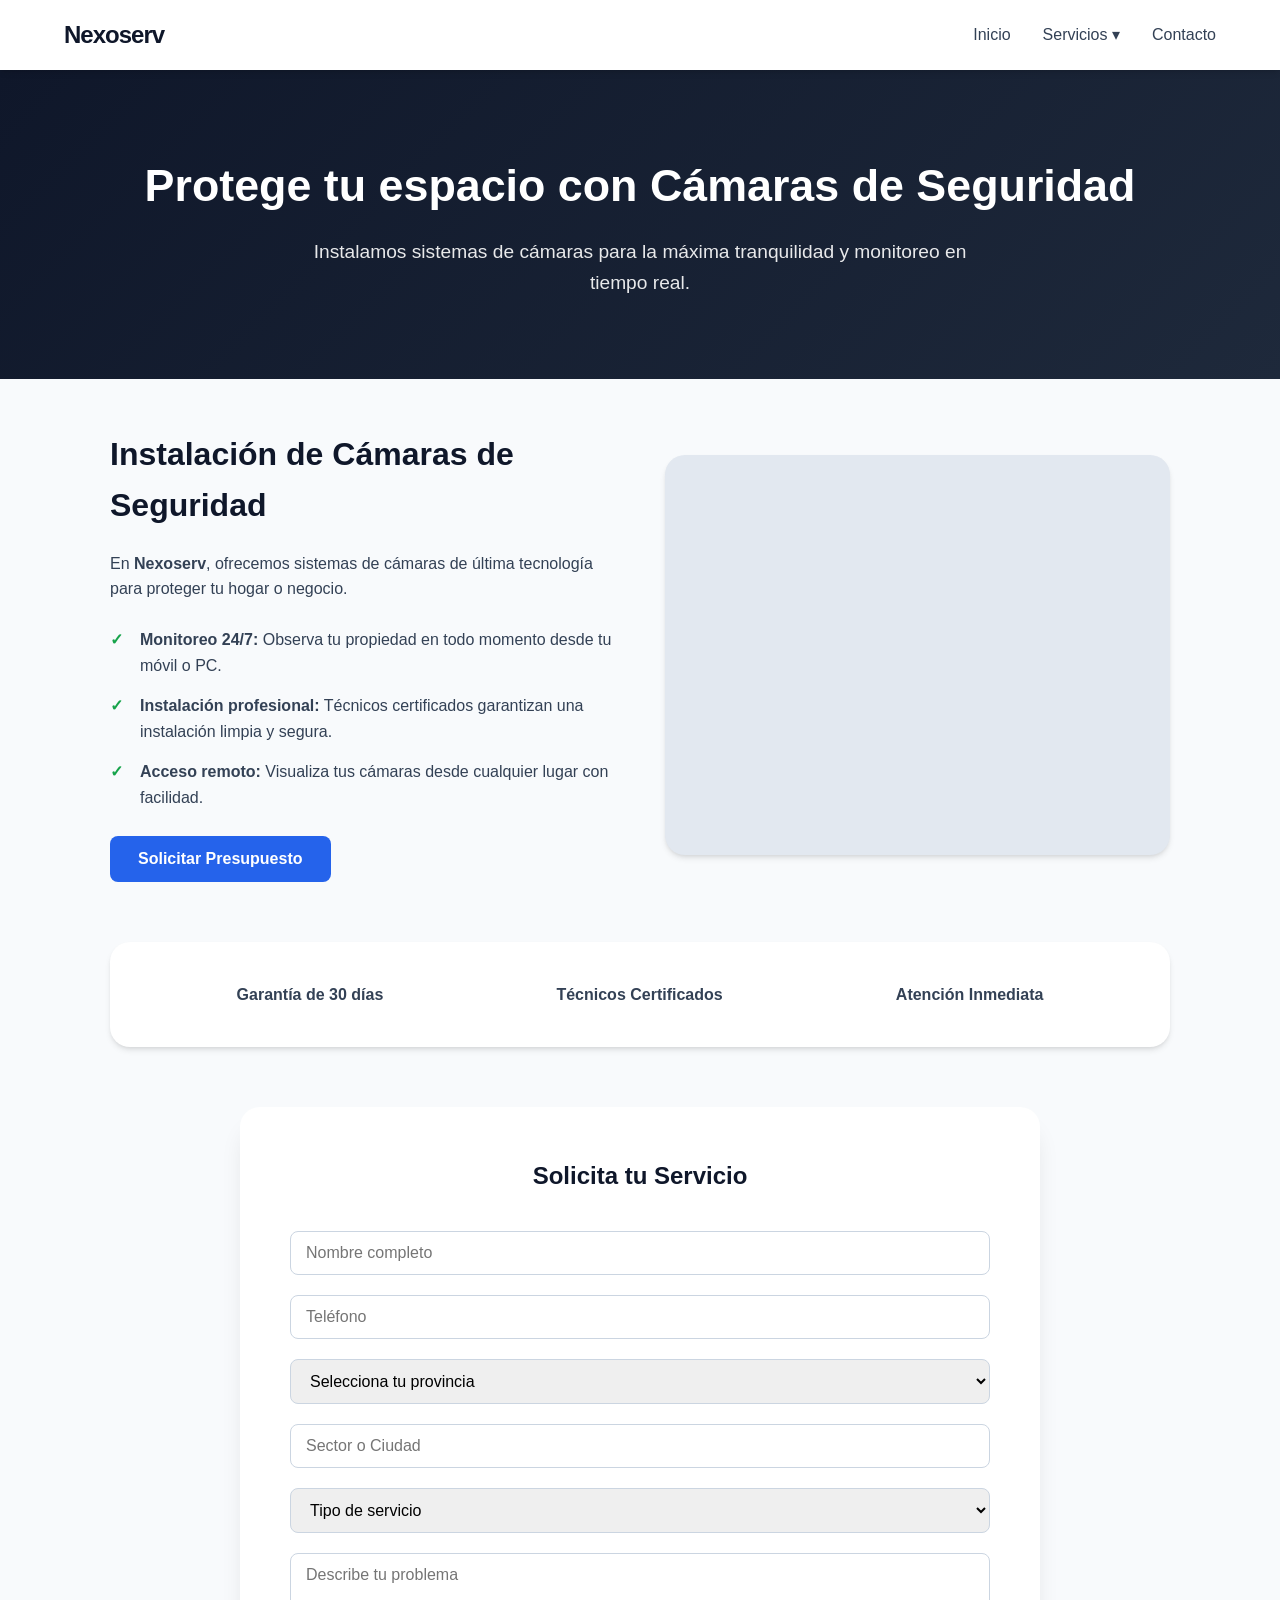
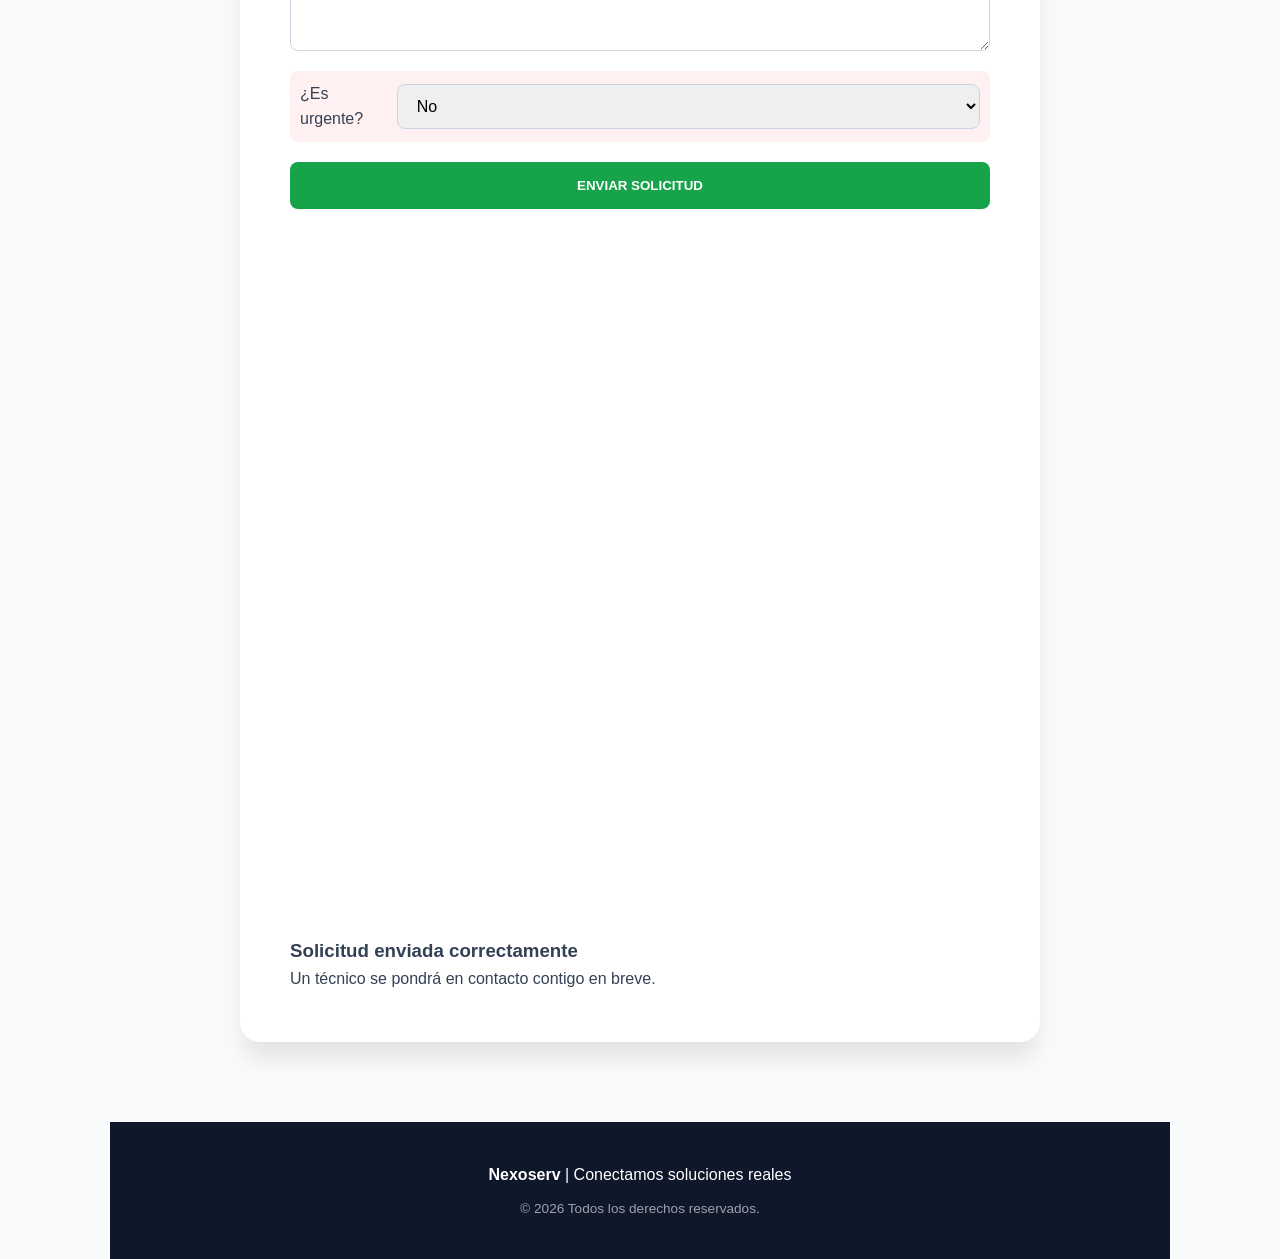
==== camarasdeseguridad.html @ 5666dc04 "Add files via upload" ====
<!DOCTYPE html>
<html lang="es">
<head>
    <meta charset="UTF-8">
    <meta name="viewport" content="width=device-width, initial-scale=1.0">
    <title>Cámaras de Seguridad | Nexoserv</title>
    <meta name="description" content="Instalación profesional de cámaras de seguridad para proteger tu hogar o negocio.">
    <link rel="stylesheet" href="estilos-servicios.css">
</head>
<body>

    <nav class="navbar">
        <div class="logo">Nexoserv</div>
        <ul class="nav-links">
            <li><a href="index.html">Inicio</a></li>
            <li class="dropdown">
                <a href="javascript:void(0)" class="dropbtn">Servicios ▾</a>
                <div class="dropdown-content">
                    <a href="climatizacion.html">Climatización</a>
                    <a href="electricidad.html">Electricidad</a>
                    <a href="plomeria.html">Plomería</a>
                    <a href="linea-blanca.html">Electrodomésticos</a>
                </div>
            </li>
            <li><a href="index.html#contacto">Contacto</a></li>
        </ul>
    </nav>

    <header class="service-page-header">
        <div class="container">
            <h1>Protege tu espacio con Cámaras de Seguridad</h1>
            <p>Instalamos sistemas de cámaras para la máxima tranquilidad y monitoreo en tiempo real.</p>
        </div>
    </header>

    <main class="container">
        <section class="details">
            <div class="detail-grid">
                <div class="detail-text">
                    <h2>Instalación de Cámaras de Seguridad</h2>
                    <p>En <strong>Nexoserv</strong>, ofrecemos sistemas de cámaras de última tecnología para proteger tu hogar o negocio.</p>
                    <ul class="service-list">
                        <li><strong>Monitoreo 24/7:</strong> Observa tu propiedad en todo momento desde tu móvil o PC.</li>
                        <li><strong>Instalación profesional:</strong> Técnicos certificados garantizan una instalación limpia y segura.</li>
                        <li><strong>Acceso remoto:</strong> Visualiza tus cámaras desde cualquier lugar con facilidad.</li>
                    </ul>
                    <button class="btn-primary" id="open-btn">Solicitar Presupuesto</button>
                </div>
                <div class="detail-image">
                    <div class="image-placeholder"></div>
                </div>
            </div>
               </section>

        <section class="trust-icons">
            <div class="trust-item">
                <lord-icon src="https://cdn.lordicon.com/hbwzqzth.json" trigger="loop" colors="primary:#16a34a" style="width:50px;height:50px"></lord-icon>
                <p>Garantía de 30 días</p>
            </div>
            <div class="trust-item">
                <lord-icon src="https://cdn.lordicon.com/qhgampre.json" trigger="loop" colors="primary:#16a34a" style="width:50px;height:50px"></lord-icon>
                <p>Técnicos Certificados</p>
            </div>
            <div class="trust-item">
                <lord-icon src="https://cdn.lordicon.com/kbtmbybe.json" trigger="loop" colors="primary:#16a34a" style="width:50px;height:50px"></lord-icon>
                <p>Atención Inmediata</p>
            </div>
        </section>

        <!-- ================= FORMULARIO ================= -->
        <section class="section formulario" id="formulario">
            <h2>Solicita tu Servicio</h2>

            <form name="solicitud-servicio" method="POST" data-netlify="true">
                <!-- Campo oculto necesario para Netlify -->
                <input type="hidden" name="form-name" value="solicitud-servicio">

                <input type="text" name="nombre" placeholder="Nombre completo" required>

                <input type="tel" name="telefono" placeholder="Teléfono" required>

                <!-- Selección de provincia -->
                <select name="provincia" required>
                    <option value="">Selecciona tu provincia</option>
                    <option>Santo Domingo</option>
                    <option>Santiago</option>
                    <option>La Altagracia (Punta Cana)</option>
                    <option>San Cristóbal</option>
                    <option>La Romana</option>
                    <option>Puerto Plata</option>
                    <option>San Pedro de Macorís</option>
                    <option>La Vega</option>
                    <option>Duarte (San Francisco de Macorís)</option>
                </select>

                <input type="text" name="ciudad" placeholder="Sector o Ciudad" required>

                <select name="tipo-servicio" required>
                    <option value="">Tipo de servicio</option>
                    <option>Instalación</option>
                    <option>Reparación</option>
                    <option>Mantenimiento</option>
                </select>

                <textarea name="descripcion" rows="4" placeholder="Describe tu problema" required></textarea>

                <div class="urgente">
                                        <label>¿Es urgente?</label>
                    <select name="urgente" required>
                        <option>No</option>
                        <option>Sí</option>
                    </select>
                </div>

                <button type="submit" class="btn-enviar">
                    Enviar Solicitud
                </button>

                <div class="mensaje-exito" id="mensajeExito">
                    <div class="check-wrapper">
                        <svg viewBox="0 0 52 52" class="check-svg">
                            <circle cx="26" cy="26" r="25" fill="none"/>
                            <path fill="none" d="M14 27 l7 7 l16 -16"/>
                        </svg>
                    </div>
                    <h3>Solicitud enviada correctamente</h3>
                    <p>Un técnico se pondrá en contacto contigo en breve.</p>
                </div>
            </form>
        </section>

        <footer class="footer">
            <p><strong>Nexoserv</strong> | Conectamos soluciones reales</p>
            <p class="footer-copy">© 2026 Todos los derechos reservados.</p>
        </footer>

        <script src="https://cdn.lordicon.com/lordicon.js"></script>
        <script src="script.js"></script>
    </body>
</html>
---- estilos-servicios.css ----
/* =========================================
   CONFIGURACIÓN GENERAL
   ========================================= */
:root {
    --primary-color: #0f172a; /* Azul Marino Profundo */
    --secondary-color: #2563eb; /* Azul Eléctrico */
    --accent-color: #16a34a; /* Verde Éxito */
    --bg-light: #f8fafc;
    --text-main: #334155;
    --text-light: #64748b;
    --white: #ffffff;
    --shadow: 0 4px 6px -1px rgb(0 0 0 / 0.1), 0 2px 4px -2px rgb(0 0 0 / 0.1);
    --transition: all 0.3s ease;
}

* {
    margin: 0;
    padding: 0;
    box-sizing: border-box;
    font-family: 'Segoe UI', Roboto, Helvetica, Arial, sans-serif;
}

body {
    background-color: var(--bg-light);
    color: var(--text-main);
    line-height: 1.6;
}

.container {
    max-width: 1100px;
    margin: 0 auto;
    padding: 0 20px;
}

/* =========================================
   NAVBAR
   ========================================= */
.navbar {
    background: var(--white);
    display: flex;
    justify-content: space-between;
    align-items: center;
    padding: 1rem 5%;
    position: sticky;
    top: 0;
    z-index: 1000;
    box-shadow: var(--shadow);
}

.logo {
    font-size: 1.5rem;
    font-weight: 800;
    color: var(--primary-color);
    letter-spacing: -1px;
}

.nav-links {
    display: flex;
    list-style: none;
    gap: 2rem;
}

.nav-links a {
    text-decoration: none;
    color: var(--text-main);
    font-weight: 500;
    transition: var(--transition);
}

.nav-links a:hover {
    color: var(--secondary-color);
}

/* Dropdown */
.dropdown {
    position: relative;
}

.dropdown-content {
    display: none;
    position: absolute;
    background-color: var(--white);
    min-width: 200px;
    box-shadow: var(--shadow);
    border-radius: 8px;
    margin-top: 10px;
    overflow: hidden;
}

.dropdown-content a {
    color: var(--text-main);
    padding: 12px 16px;
    display: block;
    font-size: 0.9rem;
}

.dropdown-content a:hover {
    background-color: #f1f5f9;
}

.dropdown:hover .dropdown-content {
    display: block;
}

/* =========================================
   HEADER DE SERVICIO
   ========================================= */
.service-page-header {
    background: linear-gradient(135deg, var(--primary-color) 0%, #1e293b 100%);
    color: var(--white);
    padding: 80px 0;
    text-align: center;
    margin-bottom: 50px;
}

.service-page-header h1 {
    font-size: 2.8rem;
    margin-bottom: 15px;
}

.service-page-header p {
    font-size: 1.2rem;
    opacity: 0.9;
    max-width: 700px;
    margin: 0 auto;
}

/* =========================================
   DETALLES DEL SERVICIO (GRID)
   ========================================= */
.detail-grid {
    display: grid;
    grid-template-columns: 1fr 1fr;
    gap: 50px;
    align-items: center;
    margin-bottom: 60px;
}

.detail-text h2 {
    font-size: 2rem;
    color: var(--primary-color);
    margin-bottom: 20px;
}

.service-list {
    list-style: none;
    margin: 25px 0;
}

.service-list li {
    margin-bottom: 15px;
    padding-left: 30px;
    position: relative;
}

.service-list li::before {
    content: "✓";
    position: absolute;
    left: 0;
    color: var(--accent-color);
    font-weight: bold;
}

.image-placeholder {
    width: 100%;
    height: 400px;
    background: #e2e8f0 url('https://images.unsplash.com/photo-1581094288338-2314dddb7edd?auto=format&fit=crop&q=80&w=800') center/cover;
    border-radius: 20px;
    box-shadow: var(--shadow);
}

/* =========================================
   BOTONES
   ========================================= */
.btn-primary {
    background: var(--secondary-color);
    color: white;
    padding: 14px 28px;
    border: none;
    border-radius: 8px;
    font-size: 1rem;
    font-weight: 600;
    cursor: pointer;
    transition: var(--transition);
}

.btn-primary:hover {
    background: #1d4ed8;
    transform: translateY(-2px);
    box-shadow: 0 10px 15px -3px rgba(37, 99, 235, 0.3);
}

/* =========================================
   ICONOS DE CONFIANZA
   ========================================= */
.trust-icons {
    display: flex;
    justify-content: space-around;
    background: var(--white);
    padding: 40px;
    border-radius: 20px;
    margin-bottom: 60px;
    box-shadow: var(--shadow);
}

.trust-item {
    text-align: center;
    font-weight: 600;
}

/* =========================================
   FORMULARIO PROFESIONAL
   ========================================= */
.formulario {
    background: var(--white);
    padding: 50px;
    border-radius: 20px;
    max-width: 800px;
    margin: 0 auto 80px;
    box-shadow: 0 20px 25px -5px rgb(0 0 0 / 0.1);
}

.formulario h2 {
    text-align: center;
    margin-bottom: 35px;
    color: var(--primary-color);
}

form {
    display: grid;
    gap: 20px;
}

input, select, textarea {
    width: 100%;
    padding: 12px 15px;
    border: 1px solid #cbd5e1;
    border-radius: 8px;
    font-size: 1rem;
    outline: none;
    transition: border-color 0.3s;
}

input:focus, select:focus, textarea:focus {
    border-color: var(--secondary-color);
    ring: 2px solid #bfdbfe;
}

.urgente {
    display: flex;
    align-items: center;
    gap: 15px;
    background: #fff1f2;
    padding: 10px;
    border-radius: 8px;
}

.btn-enviar {
    background: var(--accent-color);
    color: white;
    padding: 16px;
    border: none;
    border-radius: 8px;
    font-weight: 700;
    text-transform: uppercase;
    cursor: pointer;
    transition: var(--transition);
}

.btn-enviar:hover {
    background: #15803d;
}

/* =========================================
   FOOTER
   ========================================= */
.footer {
    background: var(--primary-color);
    color: var(--white);
    text-align: center;
    padding: 40px 20px;
}

.footer-copy {
    margin-top: 10px;
    font-size: 0.85rem;
    opacity: 0.6;
}

/* =========================================
   RESPONSIVE (MÓVIL)
   ========================================= */
@media (max-width: 768px) {
    .detail-grid {
        grid-template-columns: 1fr;
    }
    
    .nav-links {
        display: none; /* Idealmente aquí pondrías un menú hamburguesa */
    }
    
    .service-page-header h1 {
        font-size: 2rem;
    }
    
    .trust-icons {
        flex-direction: column;
        gap: 30px;
    }
}
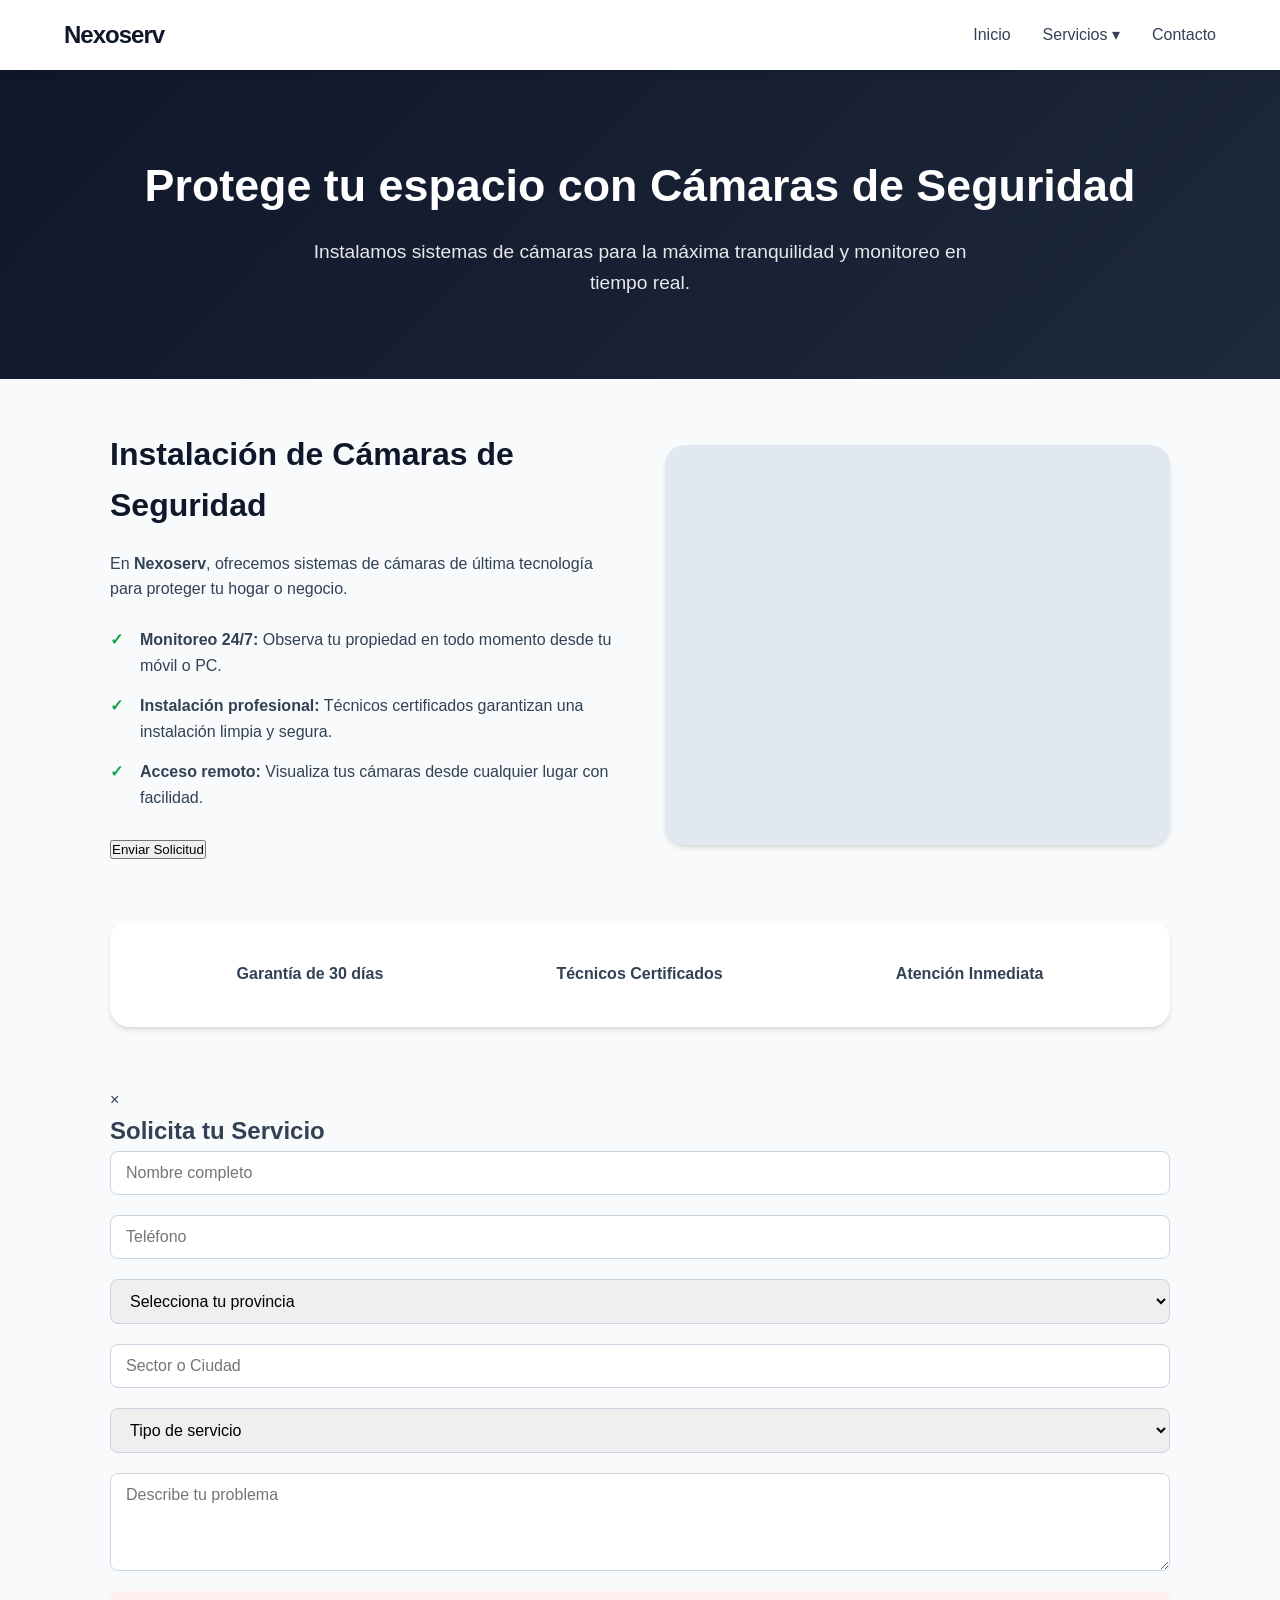
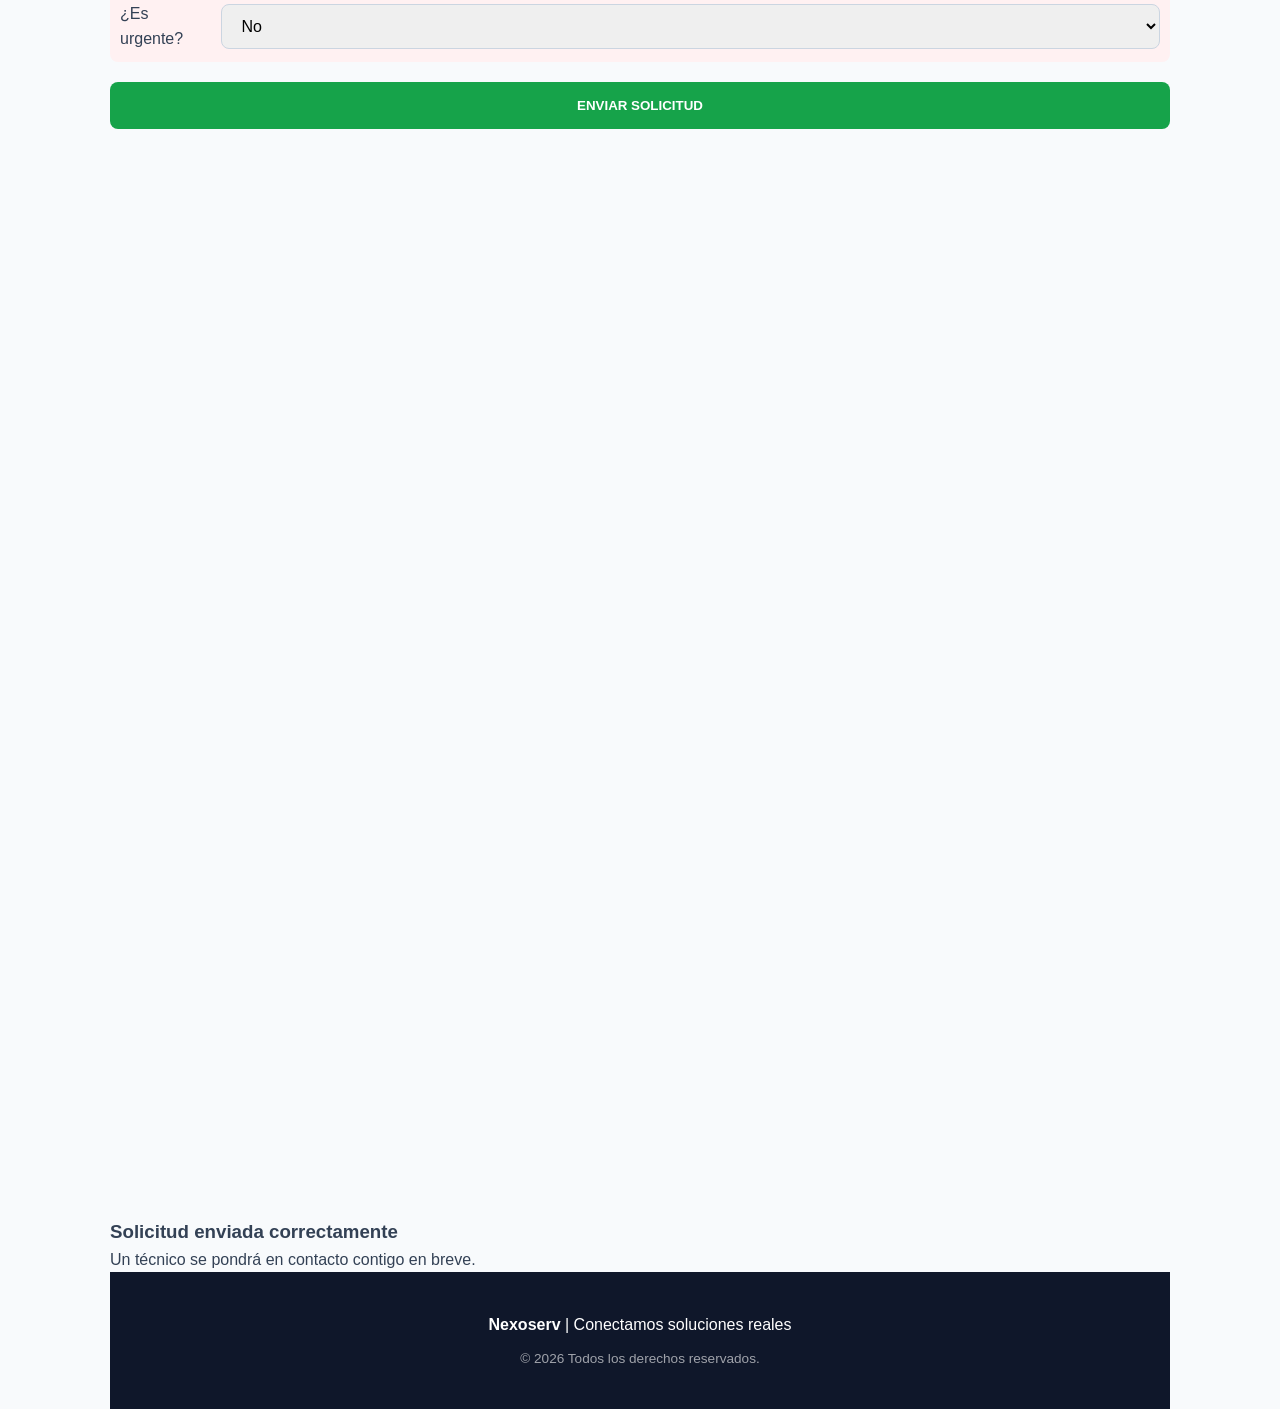
==== commit de39ec4f: "Enhance camarasdeseguridad.html with footer and modal Added footer styles and updated modal form for" ====
--- a/camarasdeseguridad.html
+++ b/camarasdeseguridad.html
@@ -6,6 +6,7 @@
     <title>Cámaras de Seguridad | Nexoserv</title>
     <meta name="description" content="Instalación profesional de cámaras de seguridad para proteger tu hogar o negocio.">
     <link rel="stylesheet" href="estilos-servicios.css">
+    <link rel="stylesheet" href="footer.css">
 </head>
 <body>
 
@@ -19,7 +20,7 @@
                     <a href="climatizacion.html">Climatización</a>
                     <a href="electricidad.html">Electricidad</a>
                     <a href="plomeria.html">Plomería</a>
-                    <a href="linea-blanca.html">Electrodomésticos</a>
+                    <a href="electrodomesticos.html">Electrodomésticos</a>
                 </div>
             </li>
             <li><a href="index.html#contacto">Contacto</a></li>
@@ -44,7 +45,7 @@
                         <li><strong>Instalación profesional:</strong> Técnicos certificados garantizan una instalación limpia y segura.</li>
                         <li><strong>Acceso remoto:</strong> Visualiza tus cámaras desde cualquier lugar con facilidad.</li>
                     </ul>
-                    <button class="btn-primary" id="open-btn">Solicitar Presupuesto</button>
+                    <button class="abrir-formulario">Enviar Solicitud</button>
                 </div>
                 <div class="detail-image">
                     <div class="image-placeholder"></div>
@@ -67,74 +68,81 @@
             </div>
         </section>
 
-        <!-- ================= FORMULARIO ================= -->
-        <section class="section formulario" id="formulario">
-            <h2>Solicita tu Servicio</h2>
+        <!-- ================= MODAL FORMULARIO ================= -->
+<div id="modalFormulario" class="modal">
+    <div class="modal-contenido">
 
-            <form name="solicitud-servicio" method="POST" data-netlify="true">
-                <!-- Campo oculto necesario para Netlify -->
-                <input type="hidden" name="form-name" value="solicitud-servicio">
+        <span class="cerrar-modal">&times;</span>
 
-                <input type="text" name="nombre" placeholder="Nombre completo" required>
+        <h2>Solicita tu Servicio</h2>
 
-                <input type="tel" name="telefono" placeholder="Teléfono" required>
+        <form id="formularioSolicitud">
+            <input type="hidden" name="form-name" value="solicitud-servicio">
 
-                <!-- Selección de provincia -->
-                <select name="provincia" required>
-                    <option value="">Selecciona tu provincia</option>
-                    <option>Santo Domingo</option>
-                    <option>Santiago</option>
-                    <option>La Altagracia (Punta Cana)</option>
-                    <option>San Cristóbal</option>
-                    <option>La Romana</option>
-                    <option>Puerto Plata</option>
-                    <option>San Pedro de Macorís</option>
-                    <option>La Vega</option>
-                    <option>Duarte (San Francisco de Macorís)</option>
+            <input type="text" name="nombre" placeholder="Nombre completo" required>
+            <input type="tel" name="telefono" placeholder="Teléfono" required>
+
+            <select name="provincia" required>
+                <option value="">Selecciona tu provincia</option>
+                <option>Santo Domingo</option>
+                <option>Santiago</option>
+                <option>La Altagracia (Punta Cana)</option>
+                <option>San Cristóbal</option>
+                <option>La Romana</option>
+                <option>Puerto Plata</option>
+                <option>San Pedro de Macorís</option>
+                <option>La Vega</option>
+                <option>Duarte (San Francisco de Macorís)</option>
+            </select>
+
+            <input type="text" name="ciudad" placeholder="Sector o Ciudad" required>
+
+            <select name="tipo-servicio" required>
+                <option value="">Tipo de servicio</option>
+                <option>Instalación</option>
+                <option>Reparación</option>
+                <option>Mantenimiento</option>
+            </select>
+
+            <textarea name="descripcion" rows="4" placeholder="Describe tu problema"></textarea>
+
+            <div class="urgente">
+                <label>¿Es urgente?</label>
+                <select name="urgente">
+                    <option>No</option>
+                    <option>Sí</option>
                 </select>
+            </div>
 
-                <input type="text" name="ciudad" placeholder="Sector o Ciudad" required>
+            <button type="submit" class="btn-enviar">Enviar Solicitud</button>
 
-                <select name="tipo-servicio" required>
-                    <option value="">Tipo de servicio</option>
-                    <option>Instalación</option>
-                    <option>Reparación</option>
-                    <option>Mantenimiento</option>
-                </select>
+            <!-- MENSAJE DE ÉXITO -->
+            <div class="mensaje-exito" id="mensajeExito">
+                <div class="check-wrapper">
+                    <svg viewBox="0 0 52 52" class="check-svg">
+                        <circle cx="26" cy="26" r="25" fill="none"/>
+                        <path fill="none" d="M14 27 l7 7 l16 -16"/>
+                    </svg>
+                </div>
+                <h3>Solicitud enviada correctamente</h3>
+                <p>Un técnico se pondrá en contacto contigo en breve.</p>
+            </div>
 
-                <textarea name="descripcion" rows="4" placeholder="Describe tu problema" required></textarea>
+        </form>
 
-                <div class="urgente">
-                                        <label>¿Es urgente?</label>
-                    <select name="urgente" required>
-                        <option>No</option>
-                        <option>Sí</option>
-                    </select>
-                </div>
+    </div>
+</div>
 
-                <button type="submit" class="btn-enviar">
-                    Enviar Solicitud
-                </button>
+ <!-- ================= FOOTER ================= -->
+    <footer class="footer">
+        <p><strong>Nexoserv</strong> | Conectamos soluciones reales</p>
+        <p class="footer-copy">© 2026 Todos los derechos reservados.</p>
+    </footer>
 
-                <div class="mensaje-exito" id="mensajeExito">
-                    <div class="check-wrapper">
-                        <svg viewBox="0 0 52 52" class="check-svg">
-                            <circle cx="26" cy="26" r="25" fill="none"/>
-                            <path fill="none" d="M14 27 l7 7 l16 -16"/>
-                        </svg>
-                    </div>
-                    <h3>Solicitud enviada correctamente</h3>
-                    <p>Un técnico se pondrá en contacto contigo en breve.</p>
-                </div>
-            </form>
-        </section>
+           <script src="https://cdn.lordicon.com/lordicon.js"></script>
+      <script src="//code.tidio.co/xysckbvhx3xlw9eiwsqm6vudtkcwblx0.js" async></script>
+    
+    <script src="script.js"></script>
+</body>
+</html>
 
-        <footer class="footer">
-            <p><strong>Nexoserv</strong> | Conectamos soluciones reales</p>
-            <p class="footer-copy">© 2026 Todos los derechos reservados.</p>
-        </footer>
-
-        <script src="https://cdn.lordicon.com/lordicon.js"></script>
-        <script src="script.js"></script>
-    </body>
-</html>
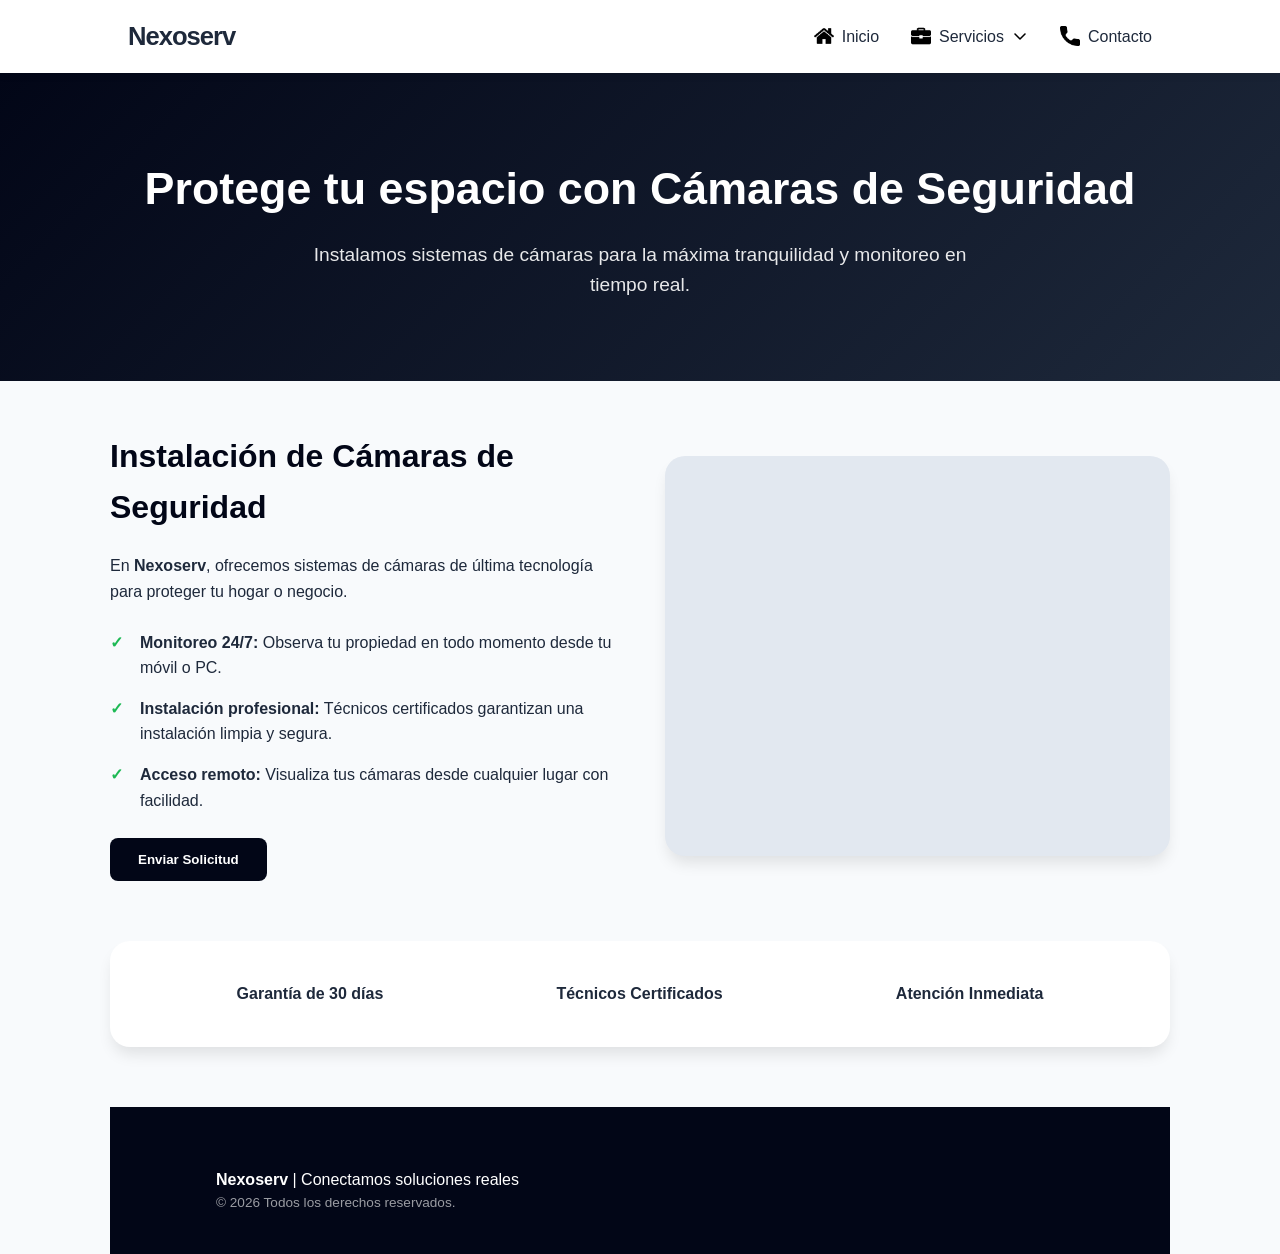
==== commit ea955807: "Add files via upload" ====
--- a/camarasdeseguridad.html
+++ b/camarasdeseguridad.html
@@ -10,22 +10,42 @@
 </head>
 <body>
 
-    <nav class="navbar">
-        <div class="logo">Nexoserv</div>
-        <ul class="nav-links">
-            <li><a href="index.html">Inicio</a></li>
-            <li class="dropdown">
-                <a href="javascript:void(0)" class="dropbtn">Servicios ▾</a>
-                <div class="dropdown-content">
-                    <a href="climatizacion.html">Climatización</a>
-                    <a href="electricidad.html">Electricidad</a>
-                    <a href="plomeria.html">Plomería</a>
-                    <a href="electrodomesticos.html">Electrodomésticos</a>
-                </div>
-            </li>
-            <li><a href="index.html#contacto">Contacto</a></li>
-        </ul>
-    </nav>
+    <!-- ================= NAVEGACIÓN ================= -->
+<nav class="navbar">
+    <div class="logo">Nexoserv</div>
+
+    <ul class="nav-links">
+        <li>
+            <a href="#inicio">
+                <img src="iconshome.png" alt="Inicio" class="nav-icon">
+                <span>Inicio</span>
+            </a>
+        </li>
+
+        <li class="dropdown">
+            <a href="javascript:void(0)" class="dropbtn">
+                <img src="iconsbriefcase.png" alt="Servicios" class="nav-icon">
+                <span>Servicios</span>
+                <img src="iconschevron-down.png" alt="Dropdown" class="nav-icon-small">
+            </a>
+            <div class="dropdown-content">
+                <a href="climatizacion.html">Climatización</a>
+                <a href="electricidad.html">Electricidad</a>
+                <a href="plomeria.html">Plomería</a>
+                <a href="electrodomesticos.html">Electrodomésticos</a>
+                <a href="camaras.html">Cámaras de Seguridad</a>
+            </div>
+        </li>
+
+        <li>
+            <a href="#contacto">
+                <img src="iconsphone.png" alt="Contacto" class="nav-icon">
+                <span>Contacto</span>
+            </a>
+        </li>
+    </ul>
+</nav>
+
 
     <header class="service-page-header">
         <div class="container">
@@ -134,10 +154,14 @@
 </div>
 
  <!-- ================= FOOTER ================= -->
-    <footer class="footer">
-        <p><strong>Nexoserv</strong> | Conectamos soluciones reales</p>
-        <p class="footer-copy">© 2026 Todos los derechos reservados.</p>
-    </footer>
+   <div class="container">
+    <!-- TODO el contenido -->
+</div>
+
+<footer class="footer">
+    <p><strong>Nexoserv</strong> | Conectamos soluciones reales</p>
+    <p class="footer-copy">© 2026 Todos los derechos reservados.</p>
+</footer>
 
            <script src="https://cdn.lordicon.com/lordicon.js"></script>
       <script src="//code.tidio.co/xysckbvhx3xlw9eiwsqm6vudtkcwblx0.js" async></script>
@@ -145,4 +169,3 @@
     <script src="script.js"></script>
 </body>
 </html>
-
--- a/estilos-servicios.css
+++ b/estilos-servicios.css
@@ -1,15 +1,16 @@
 /* =========================================
-   CONFIGURACIÓN GENERAL
-   ========================================= */
+   Variables Globales
+========================================= */
 :root {
-    --primary-color: #0f172a; /* Azul Marino Profundo */
-    --secondary-color: #2563eb; /* Azul Eléctrico */
-    --accent-color: #16a34a; /* Verde Éxito */
+    --primary-color: #0f172a;      /* Azul Oxford */
+    --secondary-color: #2563eb; /* Verde que definiste */
+    --accent-color: #2563eb;       /* Azul éxito (igual al otro CSS) */
+    --success: #2563eb;            /* Color check y botones */
     --bg-light: #f8fafc;
-    --text-main: #334155;
+    --text-main: #1e293b;
     --text-light: #64748b;
     --white: #ffffff;
-    --shadow: 0 4px 6px -1px rgb(0 0 0 / 0.1), 0 2px 4px -2px rgb(0 0 0 / 0.1);
+    --shadow: 0 10px 15px -3px rgba(0, 0, 0, 0.1);
     --transition: all 0.3s ease;
 }
 
@@ -36,21 +37,22 @@
    NAVBAR
    ========================================= */
 .navbar {
-    background: var(--white);
+    background: rgba(255, 255, 255, 0.95);
+    backdrop-filter: blur(10px);
     display: flex;
     justify-content: space-between;
     align-items: center;
-    padding: 1rem 5%;
+    padding: 1rem 10%;
     position: sticky;
     top: 0;
     z-index: 1000;
-    box-shadow: var(--shadow);
+    box-shadow: 0 2px 10px rgba(0,0,0,0.05);
 }
 
 .logo {
-    font-size: 1.5rem;
+    font-size: 1.6rem;
     font-weight: 800;
-    color: var(--primary-color);
+    color: var(--primary);
     letter-spacing: -1px;
 }
 
@@ -58,49 +60,41 @@
     display: flex;
     list-style: none;
     gap: 2rem;
+    align-items: center;
 }
 
 .nav-links a {
     text-decoration: none;
-    color: var(--text-main);
+    color: var(--text-dark);
     font-weight: 500;
     transition: var(--transition);
 }
 
 .nav-links a:hover {
-    color: var(--secondary-color);
-}
-
-/* Dropdown */
-.dropdown {
-    position: relative;
-}
-
+    color: var(--accent);
+}
+
+/* Dropdown Estilizado */
+.dropdown { position: relative; }
 .dropdown-content {
     display: none;
     position: absolute;
-    background-color: var(--white);
-    min-width: 200px;
+    top: 100%;
+    left: 0;
+    background: var(--white);
+    min-width: 220px;
     box-shadow: var(--shadow);
     border-radius: 8px;
-    margin-top: 10px;
-    overflow: hidden;
-}
-
+    padding: 10px 0;
+    border: 1px solid #e2e8f0;
+}
 .dropdown-content a {
-    color: var(--text-main);
-    padding: 12px 16px;
+    padding: 10px 20px;
     display: block;
-    font-size: 0.9rem;
-}
-
-.dropdown-content a:hover {
-    background-color: #f1f5f9;
-}
-
-.dropdown:hover .dropdown-content {
-    display: block;
-}
+    font-size: 0.95rem;
+}
+.dropdown-content a:hover { background: #f1f5f9; }
+.dropdown:hover .dropdown-content { display: block; }
 
 /* =========================================
    HEADER DE SERVICIO
@@ -172,22 +166,21 @@
 /* =========================================
    BOTONES
    ========================================= */
-.btn-primary {
-    background: var(--secondary-color);
-    color: white;
+.abrir-formulario {
+    background: var(--primary-color);
+    color: var(--white);
     padding: 14px 28px;
     border: none;
     border-radius: 8px;
-    font-size: 1rem;
     font-weight: 600;
     cursor: pointer;
     transition: var(--transition);
 }
 
-.btn-primary:hover {
-    background: #1d4ed8;
+.abrir-formulario:hover {
+    background: var(--accent-color); /* O cualquier otro color que quieras */
     transform: translateY(-2px);
-    box-shadow: 0 10px 15px -3px rgba(37, 99, 235, 0.3);
+    box-shadow: 0 4px 12px rgba(0,0,0,0.15);
 }
 
 /* =========================================
@@ -247,44 +240,36 @@
 }
 
 .urgente {
-    display: flex;
-    align-items: center;
-    gap: 15px;
-    background: #fff1f2;
-    padding: 10px;
-    border-radius: 8px;
+    display: inline-flex;
+    align-items: center;
+    gap: 6px;
+    background: #ffe4e6;
+    padding: 4px 8px;
+    border-radius: 20px; /* estilo cápsula */
+    font-size: 0.8rem;
+    width: fit-content;
+}
+
+.urgente select {
+    padding: 2px 6px;
+    font-size: 0.8rem;
 }
 
 .btn-enviar {
-    background: var(--accent-color);
-    color: white;
-    padding: 16px;
+   background: var(--primary-color);
+    color: var(--white);
+    padding: 14px 28px;
     border: none;
     border-radius: 8px;
-    font-weight: 700;
-    text-transform: uppercase;
+    font-weight: 600;
     cursor: pointer;
     transition: var(--transition);
 }
 
 .btn-enviar:hover {
-    background: #15803d;
-}
-
-/* =========================================
-   FOOTER
-   ========================================= */
-.footer {
-    background: var(--primary-color);
-    color: var(--white);
-    text-align: center;
-    padding: 40px 20px;
-}
-
-.footer-copy {
-    margin-top: 10px;
-    font-size: 0.85rem;
-    opacity: 0.6;
+    background: var(--accent-color); /* O cualquier otro color que quieras */
+    transform: translateY(-2px);
+    box-shadow: 0 4px 12px rgba(0,0,0,0.15);
 }
 
 /* =========================================
@@ -307,4 +292,76 @@
         flex-direction: column;
         gap: 30px;
     }
+}
+
+/* =========================================
+   FORMULARIO MODAL
+   ========================================= */
+.modal {
+    position: fixed;
+    inset: 0;
+    display: none;
+    justify-content: center;
+    align-items: center;
+    background: rgba(0,0,0,0.5);
+    backdrop-filter: blur(6px);
+    z-index: 9999;
+}
+
+.modal-contenido {
+    background: var(--white);
+    padding: 30px;
+    border-radius: 12px;
+    width: 90%;
+    max-width: 500px;
+    position: relative;
+    max-height: 90vh;
+    overflow-y: auto;
+}
+
+.cerrar-modal {
+    position: absolute;
+    top: 10px;
+    right: 15px;
+    font-size: 22px;
+    cursor: pointer;
+}
+
+.modal-contenido input,
+.modal-contenido select,
+.modal-contenido textarea {
+    width: 100%;
+    padding: 12px;
+    margin: 8px 0;
+    border-radius: 6px;
+    border: 1px solid #e2e8f0;
+    box-sizing: border-box;
+}
+
+/* MENSAJE DE ÉXITO */
+.mensaje-exito {
+    display: none;
+    text-align: center;
+    margin-top: 20px;
+    color: var(--success);
+}
+
+.check-wrapper { width: 50px; height: 50px; margin: 0 auto 10px auto; }
+.check-svg { stroke: var(--success); stroke-width: 4; stroke-dasharray: 100; stroke-dashoffset: 100; animation: draw 0.5s forwards; }
+@keyframes draw { to { stroke-dashoffset: 0; } }
+
+.nav-icon {
+    width: 20px;
+    height: 20px;
+}
+
+.nav-icon-small {
+    width: 16px;
+    height: 16px;
+}
+
+.nav-links a {
+    display: flex;
+    align-items: center;
+    gap: 8px;
 }
--- a/footer.css
+++ b/footer.css
@@ -0,0 +1,126 @@
+:root {
+    --primary-color: #020617; /* Color de fondo principal del footer */
+    --white: #ffffff;         /* Color del texto */
+    --accent-color: #1db954; /* Color para botones o enlaces */
+    --link-color: #a0aab0; /* Enlaces secundarios */
+}
+
+.footer {
+    background: var(--primary-color);  /* Fondo oscuro uniforme */
+    color: var(--white);               /* Texto blanco */
+    width: 100%;                        /* Ocupa todo el ancho */
+    padding: 60px 10% 40px;  /* Ajuste de padding */
+    box-sizing: border-box;             /* Incluye padding en el ancho total */
+    font-family: 'Arial', sans-serif;   /* Fuente estándar */
+}
+
+.footer-secciones {
+    display: flex;
+    flex-wrap: wrap; /* Permite que se ajusten en móvil */
+    justify-content: space-between; /* Distribución de columnas */
+    margin-bottom: 40px; /* Espacio antes del copy */
+}
+
+.footer-col {
+    flex: 1 1 200px; /* Cada columna con flexibilidad */
+    margin: 10px;
+}
+
+.footer-logo {
+    text-align: left;
+}
+
+.footer-logo img {
+    max-width: 150px;
+    margin-bottom: 20px;
+}
+
+.footer-col h3 {
+    margin-bott
+}
+.footer-col ul {
+    list-style: none;
+    padding: 0;
+}
+
+.footer-col ul li {
+    margin-bottom: 10px;
+    color: var(--link-color);
+}
+
+.footer-col ul li a {
+    color: var(--link-color);
+    text-decoration: none;
+    transition: color 0.3s;
+}
+
+.footer-col ul li a:hover {
+    color: var(--accent-color);
+}
+
+.footer-redes p {
+    margin-bottom: 15px;
+    margin-top: 10px;  /* Añade un espacio arriba */
+    font-weight: bold;
+    color: var(--white);
+}
+
+.footer-sociales {
+    display: flex;
+    justify-content: center;
+    gap: 15px;
+    margin-bottom: 20px;
+}
+
+.footer-sociales a img {
+    width: 24px;
+    transition: transform 0.3s;
+}
+
+.footer-sociales a img:hover {
+    transform: scale(1.2);
+}
+
+.footer-suscribirse {
+    display: inline-block;
+    margin-top: 15px;
+    padding: 10px 20px;
+    border: 2px solid var(--accent-color);
+    color: var(--accent-color);
+    border-radius: 25px;
+    text-decoration: none;
+    transition: background 0.3s, color 0.3s;
+}
+
+.footer-suscribirse:hover {
+    background: var(--accent-color);
+    color: var(--white);
+}
+
+.footer-legal ul {
+    list-style: none;
+    padding: 0;
+    margin-top: 20px;
+}
+
+.footer-legal ul li {
+    display: inline-block;
+    margin: 0 15px;
+}
+
+.footer-legal ul li a {
+    color: var(--link-color);
+    text-decoration: none;
+    font-size: 0.85rem;
+    transition: color 0.3s;
+}
+
+.footer-legal ul li a:hover {
+    color: var(--accent-color);
+}
+
+.footer-copy {
+    font-size: 0.85rem;
+    opacity: 0.6;
+}
+
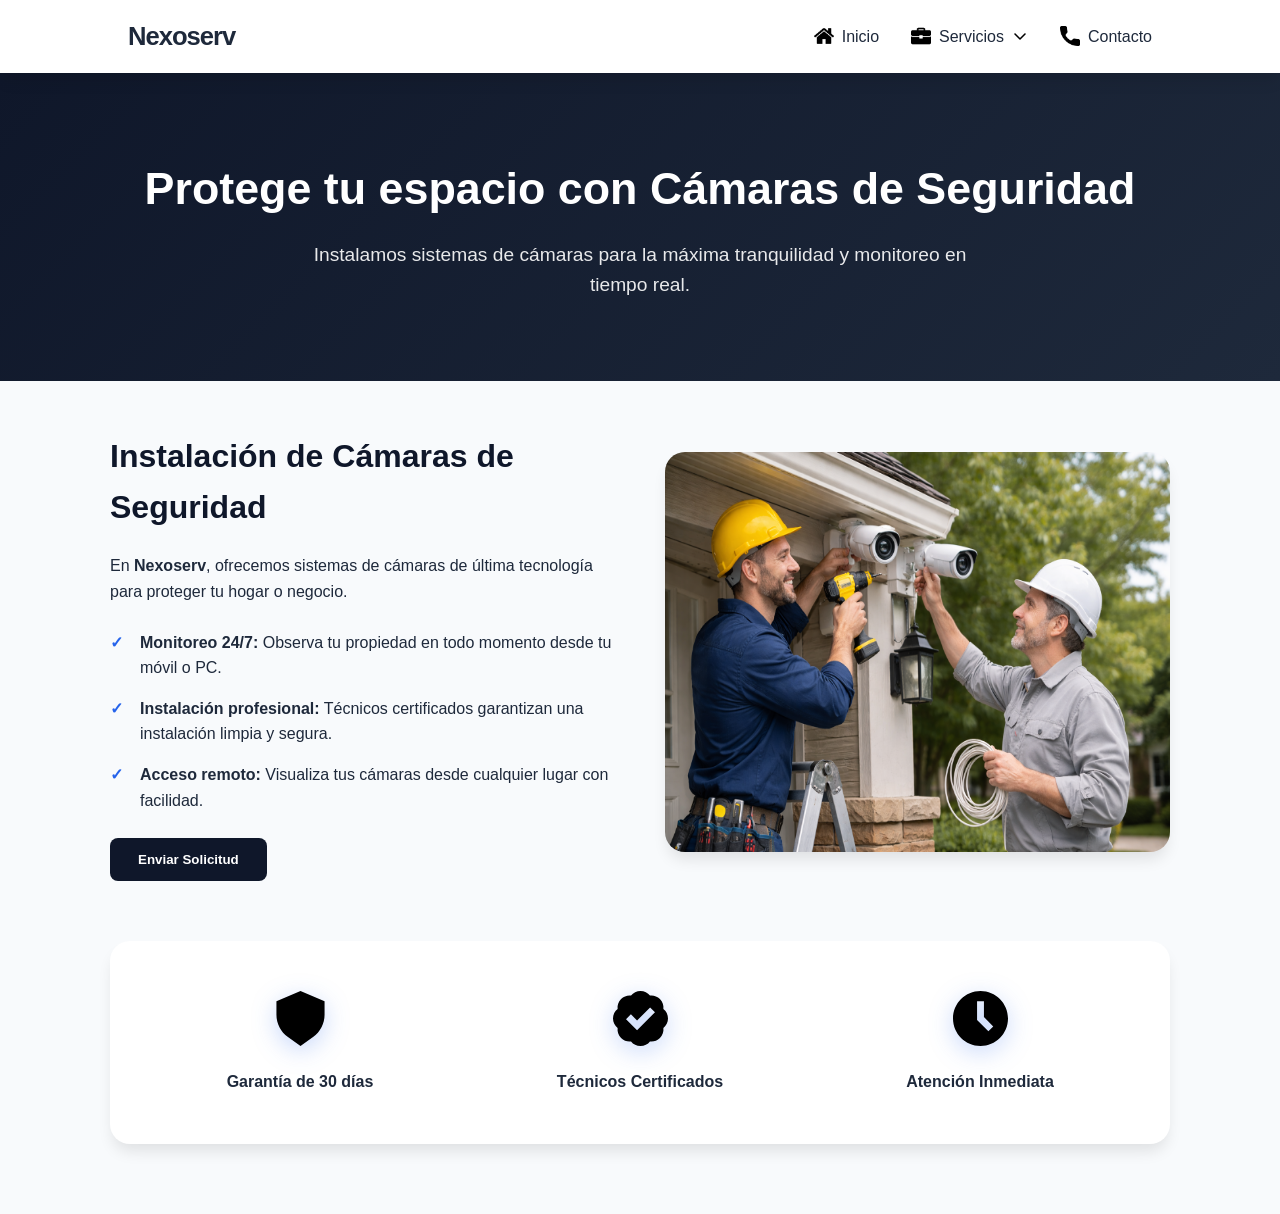
==== commit 238e59c0: "Add files via upload" ====
--- a/camarasdeseguridad.html
+++ b/camarasdeseguridad.html
@@ -15,12 +15,20 @@
     <div class="logo">Nexoserv</div>
 
     <ul class="nav-links">
-        <li>
-            <a href="#inicio">
-                <img src="iconshome.png" alt="Inicio" class="nav-icon">
-                <span>Inicio</span>
-            </a>
-        </li>
+    <li>
+    <a href="#" onclick="goHome(event)">
+        <img src="iconshome.png" alt="Inicio" class="nav-icon">
+        <span>Inicio</span>
+    </a>
+</li>
+
+<script>
+function goHome(event) {
+    event.preventDefault(); // Evita recargar la página
+    // Scroll suave al inicio
+    window.scrollTo({ top: 0, behavior: 'smooth' });
+}
+</script>
 
         <li class="dropdown">
             <a href="javascript:void(0)" class="dropbtn">
@@ -67,26 +75,30 @@
                     </ul>
                     <button class="abrir-formulario">Enviar Solicitud</button>
                 </div>
-                <div class="detail-image">
-                    <div class="image-placeholder"></div>
-                </div>
+               <div class="detail-image">
+                <img src="IMAGEN5.jpg" alt="Descripción de la imagen" class="image-placeholder">
+               </div>
             </div>
                </section>
 
-        <section class="trust-icons">
-            <div class="trust-item">
-                <lord-icon src="https://cdn.lordicon.com/hbwzqzth.json" trigger="loop" colors="primary:#16a34a" style="width:50px;height:50px"></lord-icon>
-                <p>Garantía de 30 días</p>
-            </div>
-            <div class="trust-item">
-                <lord-icon src="https://cdn.lordicon.com/qhgampre.json" trigger="loop" colors="primary:#16a34a" style="width:50px;height:50px"></lord-icon>
-                <p>Técnicos Certificados</p>
-            </div>
-            <div class="trust-item">
-                <lord-icon src="https://cdn.lordicon.com/kbtmbybe.json" trigger="loop" colors="primary:#16a34a" style="width:50px;height:50px"></lord-icon>
-                <p>Atención Inmediata</p>
-            </div>
-        </section>
+       <section class="trust-icons">
+
+    <div class="trust-item">
+        <img src="trust3.svg" class="trust-svg" alt="Garantía">
+        <p>Garantía de 30 días</p>
+    </div>
+
+    <div class="trust-item">
+        <img src="trust1.svg" class="trust-svg" alt="Certificados">
+        <p>Técnicos Certificados</p>
+    </div>
+
+    <div class="trust-item">
+        <img src="trust4.svg" class="trust-svg" alt="Atención">
+        <p>Atención Inmediata</p>
+    </div>
+
+</section>
 
         <!-- ================= MODAL FORMULARIO ================= -->
 <div id="modalFormulario" class="modal">
@@ -153,15 +165,6 @@
     </div>
 </div>
 
- <!-- ================= FOOTER ================= -->
-   <div class="container">
-    <!-- TODO el contenido -->
-</div>
-
-<footer class="footer">
-    <p><strong>Nexoserv</strong> | Conectamos soluciones reales</p>
-    <p class="footer-copy">© 2026 Todos los derechos reservados.</p>
-</footer>
 
            <script src="https://cdn.lordicon.com/lordicon.js"></script>
       <script src="//code.tidio.co/xysckbvhx3xlw9eiwsqm6vudtkcwblx0.js" async></script>
--- a/estilos-servicios.css
+++ b/estilos-servicios.css
@@ -1,19 +1,22 @@
 /* =========================================
-   Variables Globales
+   VARIABLES Y CONFIGURACIÓN
 ========================================= */
 :root {
-    --primary-color: #0f172a;      /* Azul Oxford */
-    --secondary-color: #2563eb; /* Verde que definiste */
-    --accent-color: #2563eb;       /* Azul éxito (igual al otro CSS) */
-    --success: #2563eb;            /* Color check y botones */
+    --primary-color: #0f172a;
+    --secondary-color: #2563eb;
+    --accent-color: #2563eb;
+    --success: #2563eb;
     --bg-light: #f8fafc;
     --text-main: #1e293b;
     --text-light: #64748b;
     --white: #ffffff;
-    --shadow: 0 10px 15px -3px rgba(0, 0, 0, 0.1);
+    --shadow: 0 10px 15px -3px rgba(0,0,0,0.1);
     --transition: all 0.3s ease;
 }
 
+/* =========================
+   RESET GLOBAL
+========================= */
 * {
     margin: 0;
     padding: 0;
@@ -21,12 +24,20 @@
     font-family: 'Segoe UI', Roboto, Helvetica, Arial, sans-serif;
 }
 
+
+/* =========================
+   ESTILOS GENERALES
+========================= */
 body {
     background-color: var(--bg-light);
     color: var(--text-main);
     line-height: 1.6;
 }
 
+
+/* =========================
+   CONTENEDOR PRINCIPAL
+========================= */
 .container {
     max-width: 1100px;
     margin: 0 auto;
@@ -37,7 +48,7 @@
    NAVBAR
    ========================================= */
 .navbar {
-    background: rgba(255, 255, 255, 0.95);
+    background: rgba(255,255,255,0.95);
     backdrop-filter: blur(10px);
     display: flex;
     justify-content: space-between;
@@ -46,7 +57,7 @@
     position: sticky;
     top: 0;
     z-index: 1000;
-    box-shadow: 0 2px 10px rgba(0,0,0,0.05);
+    box-shadow: var(--shadow);
 }
 
 .logo {
@@ -65,16 +76,29 @@
 
 .nav-links a {
     text-decoration: none;
-    color: var(--text-dark);
+    color: var(--text-main);
     font-weight: 500;
+    display: flex;
+    align-items: center;
+    gap: 8px;
     transition: var(--transition);
 }
 
 .nav-links a:hover {
-    color: var(--accent);
-}
-
-/* Dropdown Estilizado */
+    color: var(--accent-color);
+}
+
+.icon-small, .nav-icon-small {
+    width: 16px;
+    height: 16px;
+}
+
+.nav-icon {
+    width: 20px;
+    height: 20px;
+}
+
+/* Dropdown */
 .dropdown { position: relative; }
 .dropdown-content {
     display: none;
@@ -87,13 +111,19 @@
     border-radius: 8px;
     padding: 10px 0;
     border: 1px solid #e2e8f0;
+    z-index: 10;
 }
 .dropdown-content a {
     padding: 10px 20px;
     display: block;
     font-size: 0.95rem;
-}
-.dropdown-content a:hover { background: #f1f5f9; }
+    color: var(--text-main);
+    transition: var(--transition);
+}
+.dropdown-content a:hover {
+    background: var(--accent-color);
+    color: var(--white);
+}
 .dropdown:hover .dropdown-content { display: block; }
 
 /* =========================================
@@ -157,8 +187,8 @@
 
 .image-placeholder {
     width: 100%;
-    height: 400px;
-    background: #e2e8f0 url('https://images.unsplash.com/photo-1581094288338-2314dddb7edd?auto=format&fit=crop&q=80&w=800') center/cover;
+    height: 400px; /* puedes ajustar */
+    background: #e2e8f0 url('IMAGEN1.jpg') center/cover no-repeat;
     border-radius: 20px;
     box-shadow: var(--shadow);
 }
@@ -178,10 +208,11 @@
 }
 
 .abrir-formulario:hover {
-    background: var(--accent-color); /* O cualquier otro color que quieras */
+    background: var(--accent-color);
     transform: translateY(-2px);
     box-shadow: 0 4px 12px rgba(0,0,0,0.15);
 }
+
 
 /* =========================================
    ICONOS DE CONFIANZA
@@ -201,102 +232,9 @@
     font-weight: 600;
 }
 
-/* =========================================
-   FORMULARIO PROFESIONAL
-   ========================================= */
-.formulario {
-    background: var(--white);
-    padding: 50px;
-    border-radius: 20px;
-    max-width: 800px;
-    margin: 0 auto 80px;
-    box-shadow: 0 20px 25px -5px rgb(0 0 0 / 0.1);
-}
-
-.formulario h2 {
-    text-align: center;
-    margin-bottom: 35px;
-    color: var(--primary-color);
-}
-
-form {
-    display: grid;
-    gap: 20px;
-}
-
-input, select, textarea {
-    width: 100%;
-    padding: 12px 15px;
-    border: 1px solid #cbd5e1;
-    border-radius: 8px;
-    font-size: 1rem;
-    outline: none;
-    transition: border-color 0.3s;
-}
-
-input:focus, select:focus, textarea:focus {
-    border-color: var(--secondary-color);
-    ring: 2px solid #bfdbfe;
-}
-
-.urgente {
-    display: inline-flex;
-    align-items: center;
-    gap: 6px;
-    background: #ffe4e6;
-    padding: 4px 8px;
-    border-radius: 20px; /* estilo cápsula */
-    font-size: 0.8rem;
-    width: fit-content;
-}
-
-.urgente select {
-    padding: 2px 6px;
-    font-size: 0.8rem;
-}
-
-.btn-enviar {
-   background: var(--primary-color);
-    color: var(--white);
-    padding: 14px 28px;
-    border: none;
-    border-radius: 8px;
-    font-weight: 600;
-    cursor: pointer;
-    transition: var(--transition);
-}
-
-.btn-enviar:hover {
-    background: var(--accent-color); /* O cualquier otro color que quieras */
-    transform: translateY(-2px);
-    box-shadow: 0 4px 12px rgba(0,0,0,0.15);
-}
-
-/* =========================================
-   RESPONSIVE (MÓVIL)
-   ========================================= */
-@media (max-width: 768px) {
-    .detail-grid {
-        grid-template-columns: 1fr;
-    }
-    
-    .nav-links {
-        display: none; /* Idealmente aquí pondrías un menú hamburguesa */
-    }
-    
-    .service-page-header h1 {
-        font-size: 2rem;
-    }
-    
-    .trust-icons {
-        flex-direction: column;
-        gap: 30px;
-    }
-}
-
-/* =========================================
-   FORMULARIO MODAL
-   ========================================= */
+/* ========================================= 
+   FORMULARIO MODAL MODERNO
+========================================= */
 .modal {
     position: fixed;
     inset: 0;
@@ -306,62 +244,223 @@
     background: rgba(0,0,0,0.5);
     backdrop-filter: blur(6px);
     z-index: 9999;
+    animation: fadeInModal 0.3s ease forwards;
+}
+
+@keyframes fadeInModal {
+    from { opacity: 0; }
+    to { opacity: 1; }
 }
 
 .modal-contenido {
     background: var(--white);
-    padding: 30px;
-    border-radius: 12px;
+    padding: 40px 30px;
+    border-radius: 20px;
     width: 90%;
     max-width: 500px;
     position: relative;
     max-height: 90vh;
     overflow-y: auto;
+    box-shadow: 0 15px 35px rgba(0,0,0,0.2);
+    transform: translateY(-20px);
+    transition: transform 0.3s ease, opacity 0.3s ease;
+}
+
+.modal-contenido.show {
+    transform: translateY(0);
+    opacity: 1;
 }
 
 .cerrar-modal {
     position: absolute;
     top: 10px;
     right: 15px;
-    font-size: 22px;
+    font-size: 24px;
+    font-weight: bold;
     cursor: pointer;
-}
-
+    transition: transform 0.3s ease;
+}
+.cerrar-modal:hover {
+    transform: rotate(90deg);
+}
+
+/* =========================================
+   INPUTS MODERNOS
+========================================= */
 .modal-contenido input,
 .modal-contenido select,
 .modal-contenido textarea {
     width: 100%;
-    padding: 12px;
-    margin: 8px 0;
-    border-radius: 6px;
+    padding: 14px 18px;
+    margin-bottom: 15px;
+    border-radius: 12px;
     border: 1px solid #e2e8f0;
-    box-sizing: border-box;
-}
-
-/* MENSAJE DE ÉXITO */
+    font-size: 1rem;
+    outline: none;
+    transition: all 0.3s ease;
+}
+
+.modal-contenido input:focus,
+.modal-contenido select:focus,
+.modal-contenido textarea:focus {
+    border-color: var(--secondary-color);
+    box-shadow: 0 0 8px rgba(37, 99, 235, 0.3);
+}
+
+textarea {
+    resize: none;
+}
+
+/* CAMPO URGENTE MODERNO */
+.urgente {
+    display: flex;
+    align-items: center;
+    justify-content: space-between;
+    gap: 15px;
+    background: #eff6ff;
+    padding: 12px 15px;
+    border-radius: 12px;
+    border: 1px solid #cbd5e1;
+}
+
+/* =========================================
+   BOTÓN DE ENVÍO MODERNO
+========================================= */
+.btn-enviar {
+    width: 100%;
+    padding: 14px 0;
+    background: var(--secondary-color);
+    color: var(--white);
+    border: none;
+    border-radius: 25px;
+    font-weight: 700;
+    font-size: 1rem;
+    cursor: pointer;
+    transition: all 0.3s ease;
+    box-shadow: 0 6px 15px rgba(37, 99, 235, 0.4);
+}
+
+.btn-enviar:hover {
+    background: var(--accent-color);
+    transform: translateY(-2px);
+    box-shadow: 0 8px 20px rgba(37, 99, 235, 0.5);
+}
+
+/* =========================================
+   MENSAJE DE ÉXITO MODERNO
+========================================= */
 .mensaje-exito {
     display: none;
     text-align: center;
+    padding: 20px 15px;
     margin-top: 20px;
-    color: var(--success);
-}
-
-.check-wrapper { width: 50px; height: 50px; margin: 0 auto 10px auto; }
-.check-svg { stroke: var(--success); stroke-width: 4; stroke-dasharray: 100; stroke-dashoffset: 100; animation: draw 0.5s forwards; }
-@keyframes draw { to { stroke-dashoffset: 0; } }
-
-.nav-icon {
-    width: 20px;
-    height: 20px;
-}
-
-.nav-icon-small {
-    width: 16px;
-    height: 16px;
-}
-
-.nav-links a {
-    display: flex;
-    align-items: center;
-    gap: 8px;
-}+    border-radius: 15px;
+    background: #d1fae5;
+    color: #065f46;
+    box-shadow: 0 5px 15px rgba(0,0,0,0.1);
+    animation: fadeIn 0.5s ease forwards;
+}
+
+.mensaje-exito h3 {
+    margin-bottom: 8px;
+    font-size: 1.2rem;
+}
+
+.mensaje-exito p {
+    font-size: 1rem;
+}
+
+/* CHECK ANIMADO */
+.check-wrapper {
+    width: 60px;
+    height: 60px;
+    margin: 0 auto 15px;
+}
+
+.check-svg {
+    width: 100%;
+    height: 100%;
+    stroke: var(--success);
+    stroke-width: 4;
+    stroke-dasharray: 100;
+    stroke-dashoffset: 100;
+    animation: draw 0.5s forwards;
+}
+
+@keyframes draw {
+    to { stroke-dashoffset: 0; }
+}
+
+/* ============================== 
+   TRUST ICONS – NEXOSERV PRO
+============================== */
+
+.trust-icons {
+    display: grid;
+    grid-template-columns: repeat(3, 1fr);
+    gap: 40px;
+    background: var(--white);
+    padding: 50px 40px;
+    border-radius: 20px;
+    margin-bottom: 70px;
+    box-shadow: var(--shadow);
+    text-align: center;
+}
+
+.trust-item {
+    transition: var(--transition);
+}
+
+.trust-item:hover {
+    transform: translateY(-6px);
+}
+
+/* ==============================
+   ICONOS CON SOMBRA
+============================== */
+.trust-svg {
+    width: 55px;
+    height: 55px;
+    margin-bottom: 15px;
+    transition: var(--transition);
+    filter: drop-shadow(0 6px 12px rgba(37, 99, 235, 0.25));
+}
+
+/* Si el SVG usa stroke */
+.trust-svg path {
+    stroke: var(--secondary-color);
+    stroke-width: 2;
+    fill: none;
+    transition: var(--transition);
+}
+
+.trust-item:hover .trust-svg {
+    transform: scale(1.1);
+    filter: drop-shadow(0 10px 18px rgba(15, 23, 42, 0.35));
+}
+
+.trust-item:hover .trust-svg path {
+    stroke: var(--primary-color);
+}
+
+.trust-item p {
+    font-weight: 600;
+    color: var(--text-main);
+}
+
+/* ==============================
+   RESPONSIVE
+============================== */
+@media (max-width: 768px) {
+
+    .trust-icons {
+        grid-template-columns: 1fr;
+        gap: 30px;
+        padding: 40px 25px;
+    }
+
+    .trust-svg {
+        width: 48px;
+        height: 48px;
+    }
+}
--- a/footer.css
+++ b/footer.css
@@ -1,126 +1,140 @@
-:root {
-    --primary-color: #020617; /* Color de fondo principal del footer */
-    --white: #ffffff;         /* Color del texto */
-    --accent-color: #1db954; /* Color para botones o enlaces */
-    --link-color: #a0aab0; /* Enlaces secundarios */
+/* =========================================
+   FOOTER PRO (CON CURVA DE IDENTIDAD)
+   ========================================= */
+.footer {
+    background-color: var(--primary-color);
+    color: var(--white);
+    /* Espacio extra arriba para que la curva no tape el contenido */
+    padding: 120px 0 40px 0; 
+    margin-top: 100px;
+    position: relative;
+    
+    /* LA CURVA: Identidad visual invertida para el cierre */
+    clip-path: ellipse(150% 100% at 50% 100%);
+    /* Nota: Esta curva hace que el fondo 'suba' de forma elegante */
 }
 
-.footer {
-    background: var(--primary-color);  /* Fondo oscuro uniforme */
-    color: var(--white);               /* Texto blanco */
-    width: 100%;                        /* Ocupa todo el ancho */
-    padding: 60px 10% 40px;  /* Ajuste de padding */
-    box-sizing: border-box;             /* Incluye padding en el ancho total */
-    font-family: 'Arial', sans-serif;   /* Fuente estándar */
+/* Contenedor para organizar las 4 columnas */
+.footer-container {
+    max-width: 1200px;
+    margin: 0 auto;
+    padding: 0 20px;
+    display: grid;
+    grid-template-columns: repeat(auto-fit, minmax(220px, 1fr));
+    gap: 40px;
+    position: relative;
+    z-index: 2;
 }
 
-.footer-secciones {
-    display: flex;
-    flex-wrap: wrap; /* Permite que se ajusten en móvil */
-    justify-content: space-between; /* Distribución de columnas */
-    margin-bottom: 40px; /* Espacio antes del copy */
+/* Títulos de columna con acento */
+.footer-col h3 {
+    font-size: 1.2rem;
+    color: var(--white);
+    margin-bottom: 25px;
+    position: relative;
+    padding-bottom: 10px;
 }
 
-.footer-col {
-    flex: 1 1 200px; /* Cada columna con flexibilidad */
-    margin: 10px;
+.footer-col h3::after {
+    content: "";
+    position: absolute;
+    left: 0;
+    bottom: 0;
+    width: 35px;
+    height: 3px;
+    background-color: var(--accent-color);
+    border-radius: 2px;
 }
 
-.footer-logo {
-    text-align: left;
+/* Enlaces con efecto de desplazamiento */
+.footer-col ul { list-style: none; }
+.footer-col ul li { margin-bottom: 12px; }
+
+.footer-col a {
+    color: #cbd5e1;
+    text-decoration: none;
+    transition: var(--transition);
+    display: inline-block;
 }
 
-.footer-logo img {
-    max-width: 150px;
-    margin-bottom: 20px;
+.footer-col a:hover {
+    color: var(--white);
+    transform: translateX(8px); /* Desplazamiento sutil */
 }
 
-.footer-col h3 {
-    margin-bott
-}
-.footer-col ul {
-    list-style: none;
-    padding: 0;
+/* Redes Sociales circulares */
+.footer-sociales {
+    display: flex;
+    gap: 15px;
+    margin-bottom: 25px;
 }
 
-.footer-col ul li {
-    margin-bottom: 10px;
-    color: var(--link-color);
+.footer-sociales a {
+    width: 42px;
+    height: 42px;
+    background: rgba(255, 255, 255, 0.1);
+    display: flex;
+    justify-content: center;
+    align-items: center;
+    border-radius: 50%;
+    transition: var(--transition);
 }
 
-.footer-col ul li a {
-    color: var(--link-color);
-    text-decoration: none;
-    transition: color 0.3s;
+.footer-sociales a:hover {
+    background: var(--accent-color);
+    transform: translateY(-5px);
 }
 
-.footer-col ul li a:hover {
-    color: var(--accent-color);
+/* Buscador Estilo Nexoserv */
+.footer-search form {
+    display: flex;
+    background: rgba(255, 255, 255, 0.05);
+    border-radius: 10px;
+    padding: 5px;
+    border: 1px solid rgba(255, 255, 255, 0.1);
 }
 
-.footer-redes p {
-    margin-bottom: 15px;
-    margin-top: 10px;  /* Añade un espacio arriba */
-    font-weight: bold;
+.footer-search input {
+    background: transparent;
+    border: none;
+    padding: 10px 15px;
     color: var(--white);
+    flex: 1;
+    outline: none;
 }
 
-.footer-sociales {
-    display: flex;
-    justify-content: center;
-    gap: 15px;
-    margin-bottom: 20px;
+.footer-search button {
+    background: var(--accent-color);
+    color: var(--white);
+    border: none;
+    padding: 10px 18px;
+    border-radius: 8px;
+    cursor: pointer;
+    transition: var(--transition);
 }
 
-.footer-sociales a img {
-    width: 24px;
-    transition: transform 0.3s;
+/* Copyright y Línea Final */
+.footer-bottom {
+    max-width: 1200px;
+    margin: 60px auto 0 auto;
+    padding: 30px 20px 0 20px;
+    border-top: 1px solid rgba(255, 255, 255, 0.1);
+    display: flex;
+    justify-content: space-between;
+    align-items: center;
+    flex-wrap: wrap;
+    gap: 20px;
+    color: var(--text-light);
 }
 
-.footer-sociales a img:hover {
-    transform: scale(1.2);
-}
-
-.footer-suscribirse {
-    display: inline-block;
-    margin-top: 15px;
-    padding: 10px 20px;
-    border: 2px solid var(--accent-color);
-    color: var(--accent-color);
-    border-radius: 25px;
-    text-decoration: none;
-    transition: background 0.3s, color 0.3s;
-}
-
-.footer-suscribirse:hover {
-    background: var(--accent-color);
-    color: var(--white);
-}
-
-.footer-legal ul {
-    list-style: none;
-    padding: 0;
-    margin-top: 20px;
-}
-
-.footer-legal ul li {
-    display: inline-block;
-    margin: 0 15px;
-}
-
-.footer-legal ul li a {
-    color: var(--link-color);
-    text-decoration: none;
-    font-size: 0.85rem;
-    transition: color 0.3s;
-}
-
-.footer-legal ul li a:hover {
-    color: var(--accent-color);
-}
-
-.footer-copy {
-    font-size: 0.85rem;
-    opacity: 0.6;
-}
-
+/* Ajuste para móviles */
+@media (max-width: 768px) {
+    .footer {
+        clip-path: ellipse(200% 100% at 50% 100%); /* Curva más plana en móvil */
+        padding-top: 80px;
+    }
+    .footer-bottom {
+        flex-direction: column;
+        text-align: center;
+    }
+}
